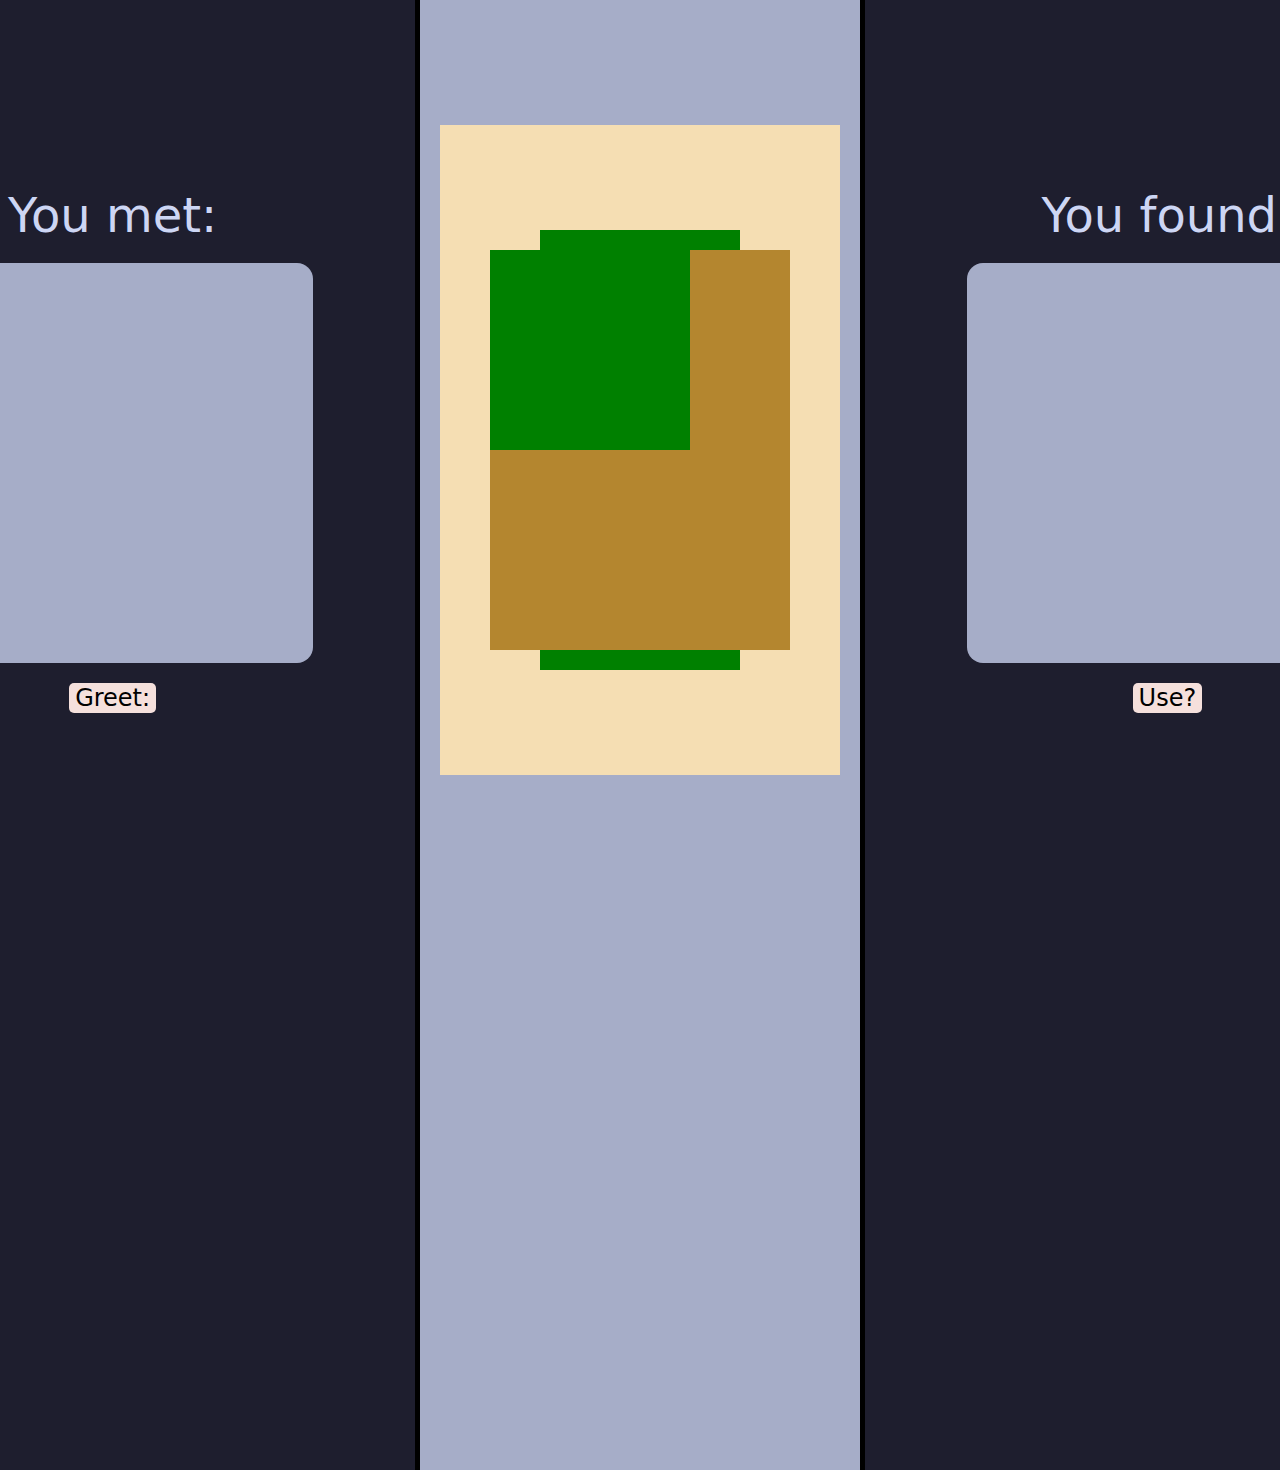
==== index.design.tmp.html @ cf2d9b76 "design" ====
<!DOCTYPE html>
<html lang="en">
<head>
    <meta charset="UTF-8">
    <meta name="viewport" content="width=device-width, initial-scale=1.0">
    <link rel="stylesheet" href="style.css">
    <title>Document</title>
</head>
<body>
    <div id="app">
        <div id="you-met">
            <div class="you_met-found__text">You met:</div>
            <div class="you_met-found__window"></div>
            <button class="you_met-found__button">Greet:</button>
        </div>
        <div id="road">
            <div id="car">
                <div id="car__front"></div>
                <div id="car__middle">
                    <div id="car__middle__left-doors">
                        <div id="front-left-door"></div>
                        <div id="front-back-door"></div>
                    <div id="car__middle__roof"></div>
                    <div id="car__middle__right-doors"></div>
                        <div id="front-left-door"></div>
                        <div id="front-back-door"></div>
                    </div>
                </div>
                <div id="car__back"></div>
            </div>
        </div>
        <div id="you-found">
            <div class="you_met-found__text">You found:</div>
            <div class="you_met-found__window"></div>
            <button class="you_met-found__button">Use?</button>
        </div>
    </div>
</body>
</html>
---- style.css ----
:root {
    --rosewater: #f5e0dc;
    --flamingo: #f2cdcd;
    --pink: #f5c2e7;
    --mauve: #cba6f7;
    --red: #f38ba8;
    --maroon: #eba0ac;
    --peach: #fab387;
    --yellow: #f9e2af;
    --green: #a6e3a1;
    --teal: #94e2d5;
    --sky: #89dceb;
    --sapphire: #74c7ec;
    --blue: #89b4fa;
    --lavender: #b4befe;
    --text: #cdd6f4;
    --gray: #a6adc8;
    --base: #1e1e2e;
}


html, body {
    margin: 0;
    padding: 0;

    height: 100%;
    width: 100%;
    display: flex;
    align-items: center;
    justify-content: center;

    background-color: var(--base);
}

button:hover {
    opacity: 0.7;
    cursor: pointer;
}

#app {
    width: 100%;
    height: 100%;
    display: flex;
    flex-direction: row;
    justify-content: center;
    align-items: center;
    gap: 8%;
}

/* container names: #you-met, #you-found */
/* container items */

#you-met,
#you-found {
    display: flex;
    flex-direction: column;
    align-items: center;
    gap: 20px;
}

.you_met-found__text {
    font-size: 3em;
    font-family: system-ui;
    color: var(--text);
}

.you_met-found__window {
    width: 400px;
    height: 400px;
    border-radius: 1em;

    background-color: var(--gray);
}

.you_met-found__button {
    font-size: 1.5em;
    font-family: system-ui;
    background-color: var(--rosewater);
    border: none;
    outline: none;
    border-radius: 5px;
}

#road {
    display: flex;
    justify-content: center;
    align-items: center;
    width: 400px;
    height: 2000px;
    padding: 20px;
    background-color: var(--gray);
    border-left: 5px solid black;
    border-right: 5px solid black;
}

/* container */
#car {
    height: 650px;
    width: 400px;
    background-color: wheat;
    display: flex;
    flex-direction: column;
    align-items: center;
    justify-content: center;
}

#car__front {
    width: 200px;
    height: 20px;
    background-color: green;
}

#car__middle {
    background-color: rgb(180, 134, 47);
    width: 300px;
    height: 400px;
    display: flex;
    flex-direction: row;
}

#car__middle__roof {
    background-color: green;
    width: 200px;
    height: 200px;
}

#car__middle__left-doors {
}

#car__middle__right-doors {
}


#car__back {
    width: 200px;
    height: 20px;
    background-color: green;
}
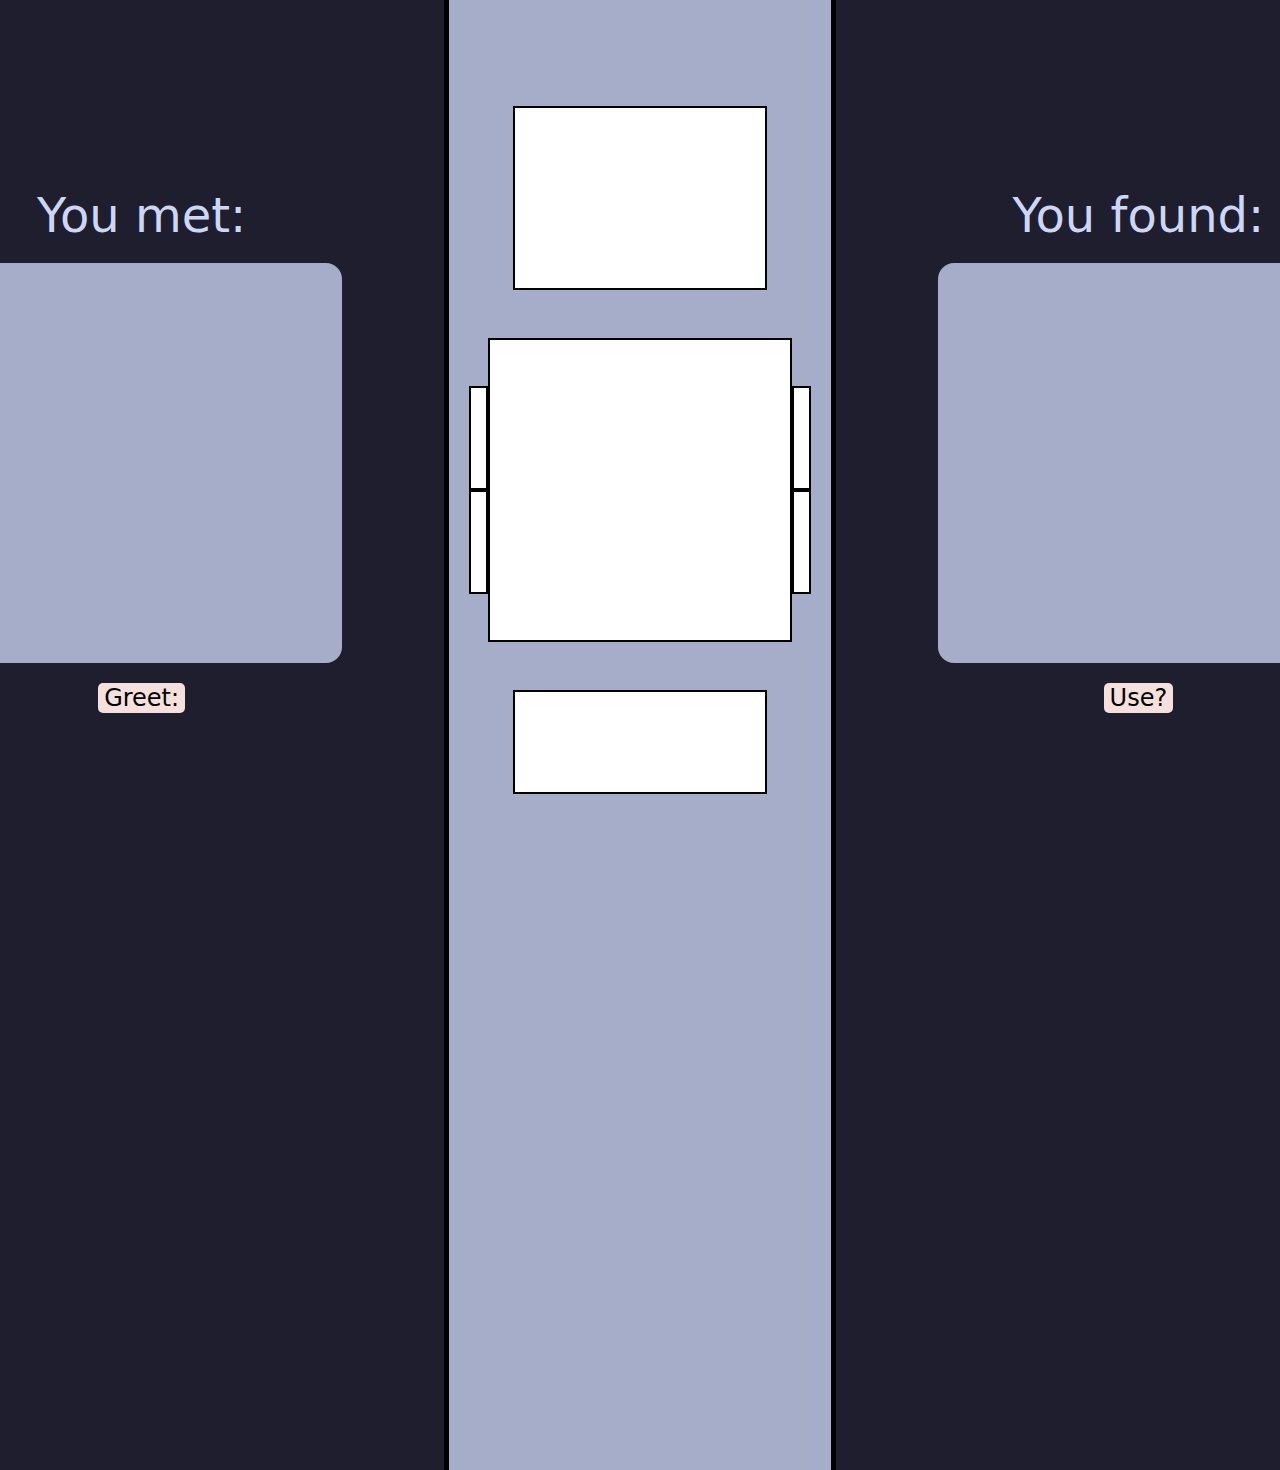
==== commit 133b6cc4: "mvp" ====
--- a/index.design.tmp.html
+++ b/index.design.tmp.html
@@ -14,20 +14,32 @@
             <button class="you_met-found__button">Greet:</button>
         </div>
         <div id="road">
+
+
             <div id="car">
-                <div id="car__front"></div>
+
+                <div id="car__front" class="border"></div>
+
                 <div id="car__middle">
-                    <div id="car__middle__left-doors">
-                        <div id="front-left-door"></div>
-                        <div id="front-back-door"></div>
-                    <div id="car__middle__roof"></div>
-                    <div id="car__middle__right-doors"></div>
-                        <div id="front-left-door"></div>
-                        <div id="front-back-door"></div>
+
+                    <div class="door-container">
+                        <div id="front-left-door" class="door border"></div>
+                        <div id="front-right-door" class="door border"></div>
                     </div>
+
+                    <div id="roof" class="border"></div>
+
+                    <div class="door-container">
+                        <div id="back-left-door" class="door border"></div>
+                        <div id="back-right-door" class="door border"></div>
+                    </div>
+
                 </div>
-                <div id="car__back"></div>
+
+                <div id="car__back" class="border"></div>
             </div>
+
+
         </div>
         <div id="you-found">
             <div class="you_met-found__text">You found:</div>
--- a/style.css
+++ b/style.css
@@ -93,11 +93,12 @@
     border-right: 5px solid black;
 }
 
+
+/*---------------------------------------------*/
+
+
 /* container */
 #car {
-    height: 650px;
-    width: 400px;
-    background-color: wheat;
     display: flex;
     flex-direction: column;
     align-items: center;
@@ -105,34 +106,43 @@
 }
 
 #car__front {
-    width: 200px;
-    height: 20px;
-    background-color: green;
+    width: 250px;
+    height: 180px;
+    background-color: white;
 }
 
 #car__middle {
-    background-color: rgb(180, 134, 47);
-    width: 300px;
     height: 400px;
+
     display: flex;
     flex-direction: row;
+    justify-content: center;
+    align-items: center;
 }
 
-#car__middle__roof {
-    background-color: green;
-    width: 200px;
-    height: 200px;
+#roof {
+    width: 300px;
+    height: 300px;
+    background-color: white;
 }
 
-#car__middle__left-doors {
+.door-container {
+    display: flex;
+    flex-direction: column;
 }
 
-#car__middle__right-doors {
+.door {
+    width: 15px;
+    height: 100px;
+    background-color: white;
 }
 
+#car__back {
+    width: 250px;
+    height: 100px;
+    background-color: white;
+}
 
-#car__back {
-    width: 200px;
-    height: 20px;
-    background-color: green;
+.border {
+    border: 2px solid black;
 }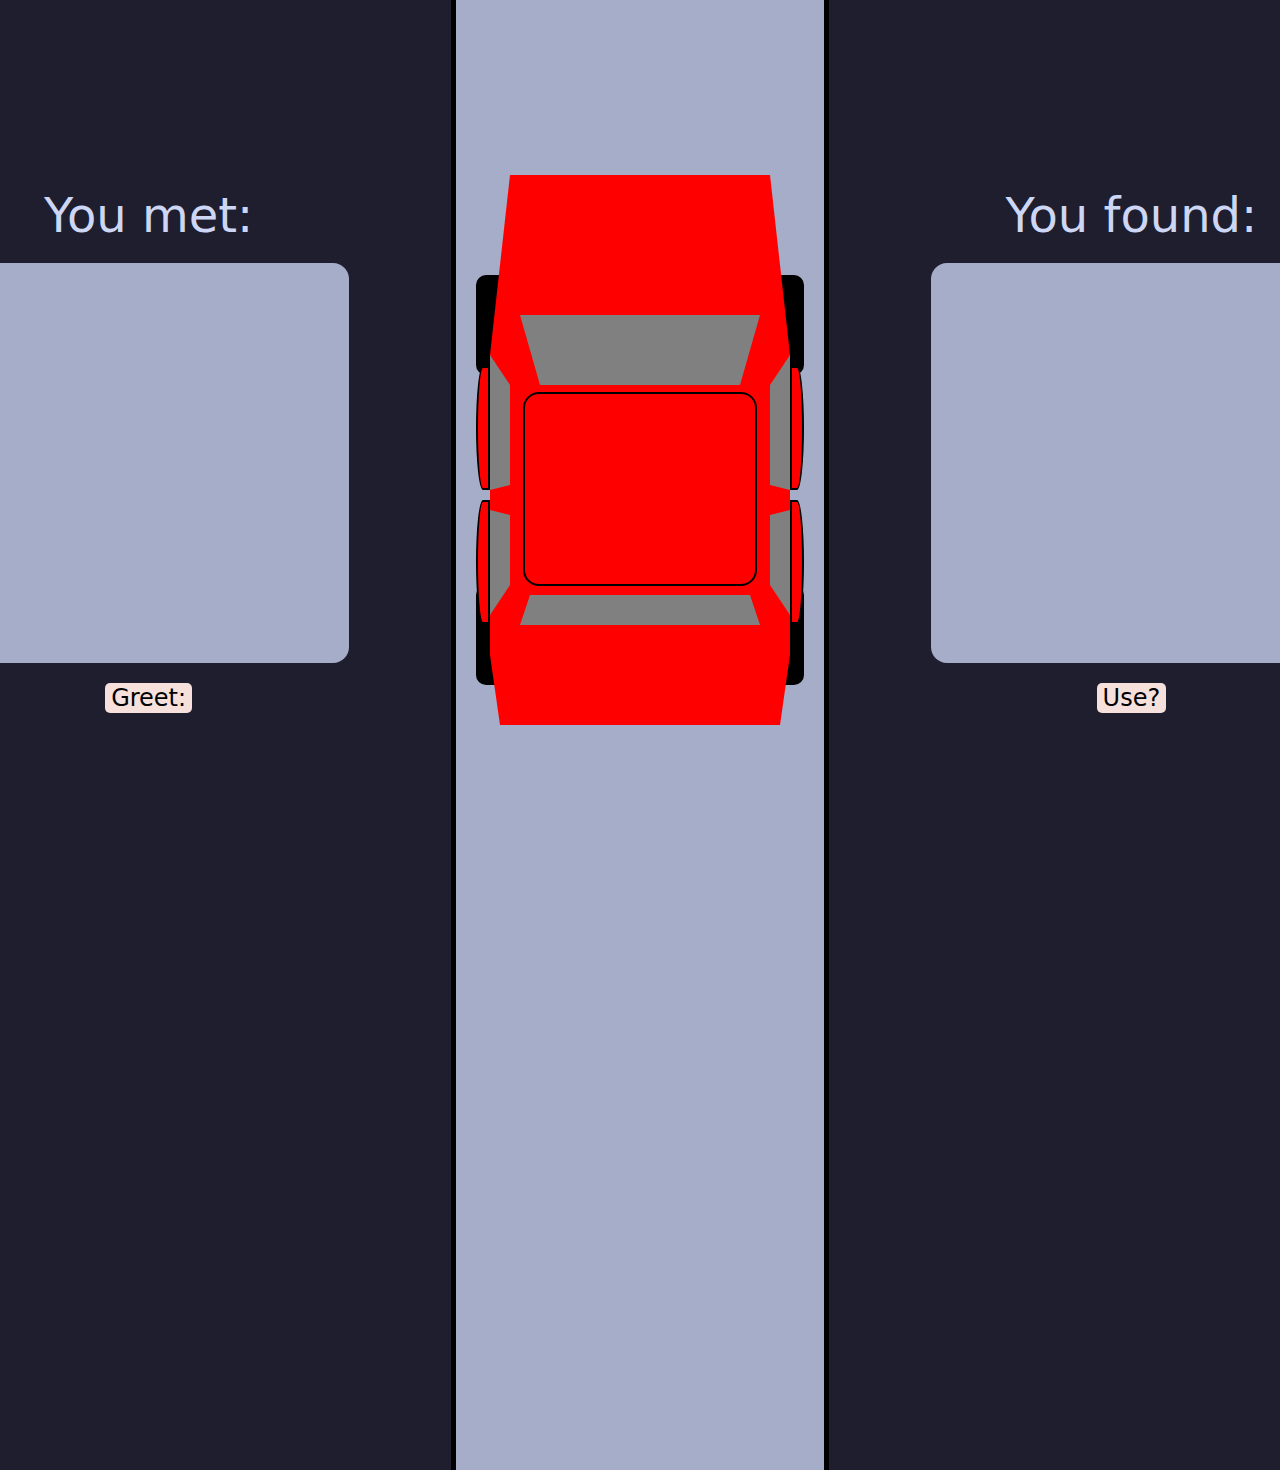
==== commit bdf6e86f: "pwetty car :3" ====
--- a/index.design.tmp.html
+++ b/index.design.tmp.html
@@ -18,27 +18,38 @@
 
             <div id="car">
 
-                <div id="car__front" class="border"></div>
+                <div id="car__front"></div>
 
                 <div id="car__middle">
 
                     <div class="door-container">
-                        <div id="front-left-door" class="door border"></div>
-                        <div id="front-right-door" class="door border"></div>
+                        <div id="front-left-door" class="door border door-left"></div>
+                        <div id="front-right-door" class="door border door-left"></div>
                     </div>
 
-                    <div id="roof" class="border"></div>
+                    <div id="roof">
+                        <div class="front-window"></div>
+                        <div class="front-side-windows"></div>
+                        <div class="back-side-windows"></div>
+                        <div class="back-window"></div>
+                        <div class="roof-frame"></div>
+                    </div>
 
                     <div class="door-container">
-                        <div id="back-left-door" class="door border"></div>
-                        <div id="back-right-door" class="door border"></div>
+                        <div id="back-left-door" class="door border door-right"></div>
+                        <div id="back-right-door" class="door border door-right"></div>
                     </div>
 
                 </div>
 
-                <div id="car__back" class="border"></div>
+                <div id="car__back"></div>
+
+                <div class="tyre-front-left tyre"></div>
+                <div class="tyre-front-right tyre"></div>
+                <div class="tyre-back-left tyre"></div>
+                <div class="tyre-back-right tyre"></div>
+
             </div>
-
 
         </div>
         <div id="you-found">
--- a/style.css
+++ b/style.css
@@ -99,6 +99,7 @@
 
 /* container */
 #car {
+    position: relative;
     display: flex;
     flex-direction: column;
     align-items: center;
@@ -106,43 +107,144 @@
 }
 
 #car__front {
-    width: 250px;
-    height: 180px;
-    background-color: white;
+    border-bottom: 180px solid red;
+    border-left: 20px solid transparent;
+    border-right: 20px solid transparent;
+    width: 260px;
+    z-index: 10;
 }
 
 #car__middle {
-    height: 400px;
-
     display: flex;
     flex-direction: row;
     justify-content: center;
     align-items: center;
+    z-index: 10;
 }
 
 #roof {
     width: 300px;
     height: 300px;
-    background-color: white;
+    background-color: red;
+    z-index: 10;
+}
+
+.roof-frame {
+    position: absolute;
+    top: 217px;
+    left: 47px;
+    width: 230px;
+    height: 190px;
+    border: 2px solid black;
+    border-radius: 1em;
+}
+
+.front-window {
+    border-top: 70px solid gray;
+    border-left: 20px solid transparent;
+    border-right: 20px solid transparent;
+    width: 200px;
+    margin-left: auto;
+    margin-right: auto;
+    margin-top: -40px;
+    z-index: 10;
+}
+
+.front-side-windows {
+    border-left: 20px solid gray;
+    border-right: 20px solid gray;
+    border-top: 30px solid transparent;
+    border-bottom: 5px solid transparent;
+    height: 100px;
+    margin-top: -30px;
+    margin-bottom: 20px;
+    z-index: 10;
+}
+
+.back-side-windows {
+    border-left: 20px solid gray;
+    border-right: 20px solid gray;
+    border-top: 5px solid transparent;
+    border-bottom: 30px solid transparent;
+    height: 70px;
+    z-index: 10;
+}
+
+.back-window {
+    border-bottom: 30px solid gray;
+    border-left: 10px solid transparent;
+    border-right: 10px solid transparent;
+    width: 220px;
+    margin-left: auto;
+    margin-right: auto;
+    margin-bottom: -20px;
+    margin-top: -20px;
+    z-index: 10;
 }
 
 .door-container {
     display: flex;
     flex-direction: column;
+    gap: 10px;
+    margin-bottom: 20px;
+    z-index: 10;
 }
 
 .door {
-    width: 15px;
-    height: 100px;
-    background-color: white;
+    width: 10px;
+    height: 120px;
+    background-color: red;
+    z-index: 10;
+}
+
+.door-left {
+    border-radius: 50% 0 0 50%;
+    z-index: 10;
+}
+
+.door-right {
+    border-radius: 0 50% 50% 0;
+    z-index: 10;
 }
 
 #car__back {
-    width: 250px;
-    height: 100px;
-    background-color: white;
+    border-top: 70px solid red;
+    border-left: 10px solid transparent;
+    border-right: 10px solid transparent;
+    width: 280px;
+    z-index: 10;
 }
 
 .border {
     border: 2px solid black;
+    z-index: 10;
+}
+
+.tyre {
+    position: absolute;
+    width: 70px;
+    height: 100px;
+    border-radius: 10px;
+    background-color: black;
+    z-index: 0;
+}
+
+.tyre-front-left {
+    top: 100px;
+    left: 0;
+}
+
+.tyre-front-right {
+    top: 100px;
+    right: 0;
+}
+
+.tyre-back-left {
+    bottom: 40px;
+    left: 0;
+}
+
+.tyre-back-right {
+    bottom: 40px;
+    right: 0;
 }